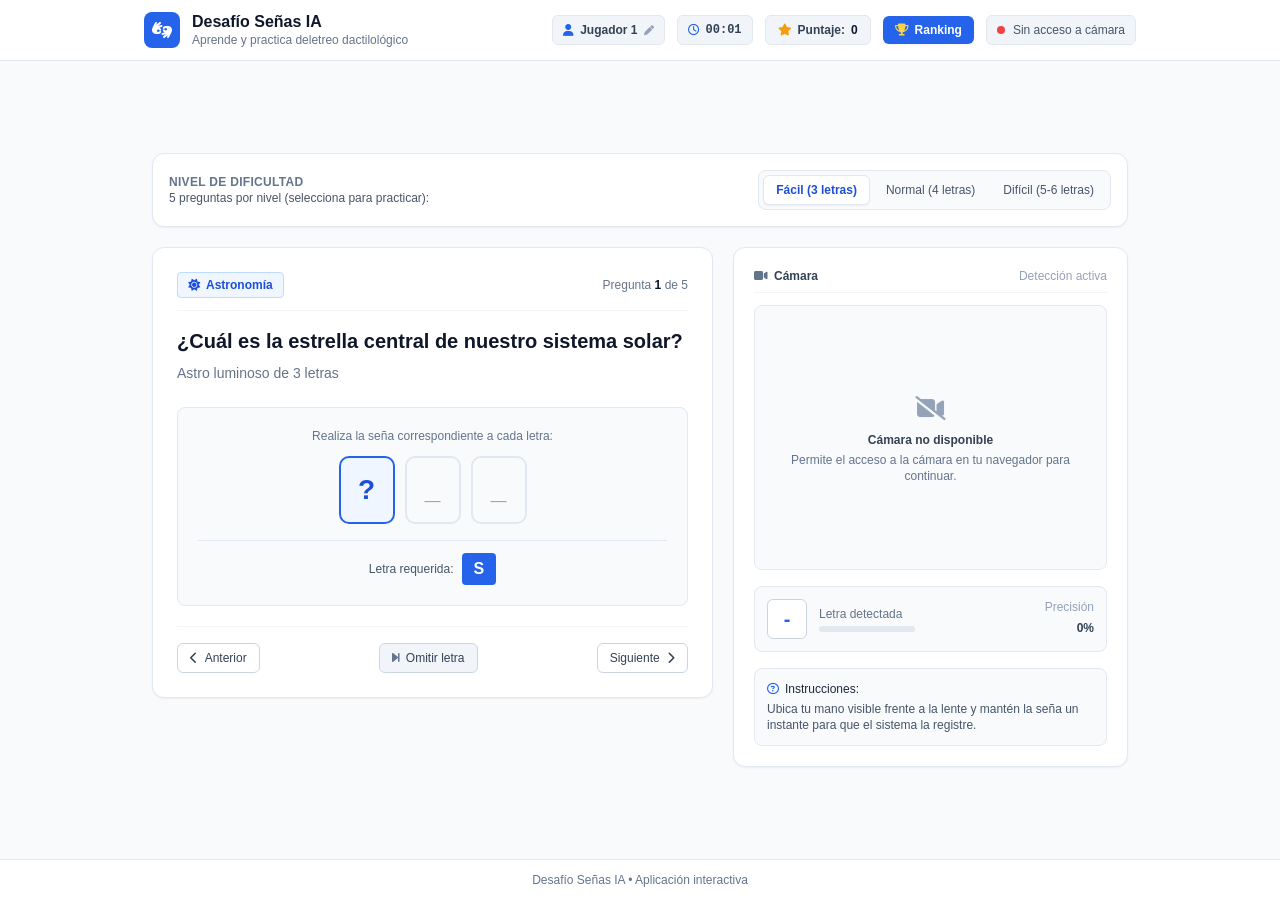
==== android-app/app/src/main/assets/index.html @ 6ec3df7c "Agregar proyecto android-app y APK compilado" ====
<!DOCTYPE html>
<html lang="es" class="h-full">

<head>
    <meta charset="UTF-8">
    <meta name="viewport" content="width=device-width, initial-scale=1.0, maximum-scale=1.0, user-scalable=no">
    <title>Desafío Señas IA</title>

    <!-- Librerías locales (100% Offline) -->
    <script src="libs/tailwind.js"></script>
    <link rel="stylesheet" href="libs/fontawesome/all.min.css">
    <script src="libs/tf.min.js"></script>
    <script src="libs/teachablemachine-image.min.js"></script>
    <script src="libs/confetti.browser.min.js"></script>

    <!-- Estilos de la aplicación -->
    <link rel="stylesheet" href="style.css">
</head>

<body class="bg-slate-50 text-slate-900 min-h-screen flex flex-col justify-between antialiased">

    <!-- Barra de Navegación / Encabezado -->
    <header class="w-full bg-white border-b border-slate-200 sticky top-0 z-50">
        <div class="max-w-5xl mx-auto px-4 py-3 flex items-center justify-between">
            <div class="flex items-center gap-3">
                <div class="w-9 h-9 rounded-lg bg-blue-600 flex items-center justify-center text-white text-base">
                    <i class="fa-solid fa-hands-asl-interpreting"></i>
                </div>
                <div>
                    <h1 class="text-base font-bold text-slate-900 leading-tight">Desafío Señas IA</h1>
                    <p class="text-xs text-slate-500">Aprende y practica deletreo dactilológico</p>
                </div>
            </div>

            <div class="flex items-center gap-1.5 sm:gap-3 flex-wrap justify-end">
                <!-- Jugador actual -->
                <button type="button" onclick="game.promptChangePlayer()"
                    class="text-xs font-semibold text-slate-700 bg-slate-100 hover:bg-slate-200 border border-slate-200 px-2.5 py-1.5 rounded-md flex items-center gap-1.5 transition cursor-pointer"
                    title="Cambiar de participante">
                    <i class="fa-solid fa-user text-blue-600"></i>
                    <span id="current-player-name" class="max-w-[90px] sm:max-w-[120px] truncate">Jugador 1</span>
                    <i class="fa-solid fa-pen text-[10px] text-slate-400"></i>
                </button>

                <!-- Tiempo transcurrido en la pregunta -->
                <div class="text-xs font-semibold text-slate-700 bg-slate-100 border border-slate-200 px-2.5 py-1.5 rounded-md flex items-center gap-1.5"
                    title="Tiempo en la pregunta actual">
                    <i class="fa-regular fa-clock text-blue-600"></i>
                    <span id="timer-display" class="font-mono">00:00</span>
                </div>

                <!-- Puntuación -->
                <div
                    class="text-xs font-semibold text-slate-700 bg-slate-100 border border-slate-200 px-3 py-1.5 rounded-md flex items-center gap-1.5">
                    <i class="fa-solid fa-star text-amber-500"></i>
                    <span>Puntaje:</span>
                    <strong id="score-count" class="text-slate-900">0</strong>
                </div>

                <!-- Botón de Ranking General -->
                <button type="button" onclick="game.toggleRankingModal()"
                    class="text-xs font-semibold text-white bg-blue-600 hover:bg-blue-700 px-3 py-1.5 rounded-md flex items-center gap-1.5 cursor-pointer transition shadow-sm"
                    title="Ver tabla de clasificación de jugadores">
                    <i class="fa-solid fa-trophy text-amber-300"></i>
                    <span>Ranking</span>
                </button>

                <!-- Estado del Reconocimiento -->
                <div id="status-pill"
                    class="text-xs text-slate-600 px-2.5 py-1.5 rounded-md bg-slate-100 border border-slate-200 flex items-center gap-2">
                    <span id="status-dot" class="w-2 h-2 rounded-full bg-amber-400"></span>
                    <span id="status-text" class="hidden sm:inline font-medium">Iniciando cámara...</span>
                </div>
            </div>
        </div>
    </header>

    <!-- Contenido Principal -->
    <main class="flex-1 max-w-5xl w-full mx-auto p-4 sm:p-6 flex flex-col justify-center">

        <!-- Selector de Nivel de Dificultad -->
        <div class="bg-white border border-slate-200 rounded-xl p-4 mb-5 shadow-sm">
            <div class="flex flex-col sm:flex-row sm:items-center justify-between gap-3">
                <div>
                    <span class="text-xs font-semibold text-slate-500 uppercase tracking-wide block">Nivel de
                        dificultad</span>
                    <p class="text-xs text-slate-600">5 preguntas por nivel (selecciona para practicar):</p>
                </div>
                <div class="inline-flex flex-wrap rounded-lg border border-slate-200 p-1 bg-slate-50 gap-1 w-full sm:w-auto justify-center"
                    id="level-selector-group">
                    <button type="button" onclick="game.selectLevel('facil')" id="btn-lvl-facil"
                        class="flex-1 sm:flex-none text-center px-3 py-1.5 rounded-md text-xs font-semibold transition cursor-pointer bg-white text-blue-700 shadow-sm border border-slate-200">
                        Fácil (3 letras)
                    </button>
                    <button type="button" onclick="game.selectLevel('normal')" id="btn-lvl-normal"
                        class="flex-1 sm:flex-none text-center px-3 py-1.5 rounded-md text-xs font-medium text-slate-600 hover:text-slate-900 transition cursor-pointer">
                        Normal (4 letras)
                    </button>
                    <button type="button" onclick="game.selectLevel('dificil')" id="btn-lvl-dificil"
                        class="flex-1 sm:flex-none text-center px-3 py-1.5 rounded-md text-xs font-medium text-slate-600 hover:text-slate-900 transition cursor-pointer">
                        Difícil (5-6 letras)
                    </button>
                </div>
            </div>
        </div>

        <div class="grid grid-cols-1 lg:grid-cols-12 gap-5 items-start">

            <!-- Columna Izquierda: Pregunta y Casillas de Letras (7 Columnas) -->
            <div
                class="order-2 lg:order-1 lg:col-span-7 bg-white border border-slate-200 rounded-xl p-4 sm:p-6 shadow-sm flex flex-col justify-between min-h-[420px]">

                <div>
                    <!-- Categoría y Contador -->
                    <div class="flex items-center justify-between pb-3 border-b border-slate-100 mb-4">
                        <span
                            class="text-xs font-semibold text-blue-700 bg-blue-50 border border-blue-200 px-2.5 py-1 rounded flex items-center">
                            <i id="q-category-icon" class="fa-solid fa-sun mr-1.5"></i>
                            <span id="q-category">Astronomía</span>
                        </span>
                        <span class="text-xs text-slate-500 font-medium">
                            Pregunta <span id="q-current" class="text-slate-900 font-semibold">1</span> de <span
                                id="q-total">8</span>
                        </span>
                    </div>

                    <!-- Enunciado de la Pregunta -->
                    <h2 id="q-title" class="text-lg sm:text-xl font-bold text-slate-900 mb-2 leading-snug">
                        ¿Cuál es la estrella central de nuestro sistema solar?
                    </h2>
                    <p id="q-hint" class="text-sm text-slate-500 mb-6">
                        Pista: Astro luminoso de 3 letras
                    </p>

                    <!-- Zona de Deletreo -->
                    <div class="bg-slate-50 border border-slate-200 rounded-lg p-5 text-center mb-5">
                        <span class="text-xs font-medium text-slate-500 block mb-3">Realiza la seña correspondiente a
                            cada letra:</span>

                        <div id="slots-row" class="flex items-center justify-center gap-2.5 flex-wrap">
                            <!-- Letras generadas dinámicamente -->
                        </div>

                        <!-- Indicador de Letra Actual Requerida -->
                        <div id="target-box"
                            class="mt-4 pt-3 border-t border-slate-200 flex items-center justify-center gap-2">
                            <span class="text-xs text-slate-600 font-medium">Letra requerida:</span>
                            <span id="target-letter-display"
                                class="px-3 py-1 bg-blue-600 text-white font-bold rounded text-base">
                                S
                            </span>
                        </div>
                    </div>

                    <!-- Notificación de Éxito al Completar -->
                    <div id="success-card"
                        class="hidden bg-emerald-50 border border-emerald-200 rounded-lg p-4 text-center mb-4">
                        <div class="text-emerald-800 font-semibold text-base flex items-center justify-center gap-2">
                            <i class="fa-solid fa-circle-check text-emerald-600"></i> ¡Palabra correcta!
                        </div>
                        <p class="text-xs text-emerald-700 mt-1">Has completado todas las letras con éxito.</p>

                        <!-- Desglose de puntos y tiempo -->
                        <div
                            class="my-3 py-2 px-3 bg-white border border-emerald-200 rounded-md inline-block text-left text-xs space-y-1">
                            <div class="flex justify-between gap-4 text-slate-600">
                                <span>Tiempo empleado:</span>
                                <strong id="success-time" class="text-slate-900 font-mono">0s</strong>
                            </div>
                            <div class="flex justify-between gap-4 text-slate-600">
                                <span>Dificultad:</span>
                                <strong id="success-diff" class="text-slate-900">Normal</strong>
                            </div>
                            <div class="flex justify-between gap-4 text-slate-600 border-t border-slate-100 pt-1">
                                <span>Puntos obtenidos:</span>
                                <strong id="success-points" class="text-emerald-600 font-bold">+0 pts</strong>
                            </div>
                        </div>

                        <div>
                            <button onclick="game.nextQuestion()"
                                class="mt-1 px-4 py-2 bg-emerald-600 hover:bg-emerald-700 text-white text-xs font-semibold rounded-md transition cursor-pointer">
                                Siguiente Pregunta <i class="fa-solid fa-arrow-right ml-1"></i>
                            </button>
                        </div>
                    </div>
                </div>

                <!-- Barra de Navegación de Preguntas -->
                <div class="flex items-center justify-between pt-4 border-t border-slate-100 mt-auto">
                    <button onclick="game.prevQuestion()"
                        class="px-3 py-1.5 bg-white hover:bg-slate-50 text-slate-700 text-xs font-medium rounded-md border border-slate-300 transition cursor-pointer">
                        <i class="fa-solid fa-chevron-left mr-1"></i> Anterior
                    </button>

                    <button onclick="game.skipLetter()" title="Avanzar manualmente a la siguiente letra"
                        class="px-3 py-1.5 bg-slate-100 hover:bg-slate-200 text-slate-700 text-xs font-medium rounded-md border border-slate-300 transition flex items-center gap-1.5 cursor-pointer">
                        <i class="fa-solid fa-forward-step text-slate-500"></i> Omitir letra
                    </button>

                    <button onclick="game.nextQuestion()"
                        class="px-3 py-1.5 bg-white hover:bg-slate-50 text-slate-700 text-xs font-medium rounded-md border border-slate-300 transition cursor-pointer">
                        Siguiente <i class="fa-solid fa-chevron-right ml-1"></i>
                    </button>
                </div>

            </div>

            <!-- Columna Derecha: Cámara y Detección (5 Columnas) -->
            <div
                class="order-1 lg:order-2 lg:col-span-5 bg-white border border-slate-200 rounded-xl p-4 sm:p-5 shadow-sm flex flex-col justify-between gap-4">

                <div>
                    <!-- Header Cámara -->
                    <div class="flex items-center justify-between mb-3 pb-2 border-b border-slate-100">
                        <span class="text-xs font-semibold text-slate-700 flex items-center gap-1.5">
                            <i class="fa-solid fa-video text-slate-500"></i> Cámara
                        </span>
                        <span class="text-xs text-slate-400">Detección activa</span>
                    </div>

                    <!-- Contenedor del Video -->
                    <div
                        class="w-full aspect-[4/3] rounded-lg bg-slate-100 border border-slate-200 overflow-hidden relative flex items-center justify-center">

                        <!-- Canvas insertado por el reconocedor -->
                        <div id="webcam-view" class="w-full h-full flex items-center justify-center"></div>

                        <!-- Pantalla de Carga / Sin Cámara -->
                        <div id="cam-loader"
                            class="absolute inset-0 bg-slate-50 flex flex-col items-center justify-center gap-2 p-4 text-center z-10">
                            <div
                                class="w-6 h-6 border-2 border-blue-600 border-t-transparent rounded-full animate-spin">
                            </div>
                            <p class="text-xs text-slate-600 font-medium">Iniciando cámara...</p>
                        </div>

                        <!-- Barra de confirmación (mantener seña) -->
                        <div id="hold-overlay"
                            class="hidden absolute inset-0 bg-blue-900/10 border-2 border-blue-500 rounded-lg flex flex-col items-center justify-center gap-2 pointer-events-none">
                            <div
                                class="w-32 bg-white rounded-full h-2.5 overflow-hidden p-0.5 border border-blue-300 shadow-sm">
                                <div id="hold-bar"
                                    class="bg-blue-600 h-full rounded-full w-0 transition-all duration-75"></div>
                            </div>
                            <span
                                class="text-xs font-semibold text-blue-950 bg-white/90 px-2.5 py-0.5 rounded shadow-sm">Mantén
                                la posición</span>
                        </div>
                    </div>

                    <!-- Tarjeta de Detección en Tiempo Real -->
                    <div
                        class="mt-4 bg-slate-50 border border-slate-200 rounded-lg p-3 flex items-center justify-between">
                        <div class="flex items-center gap-3">
                            <div id="live-letter"
                                class="w-10 h-10 rounded-md bg-white border border-slate-300 flex items-center justify-center text-xl font-bold text-blue-600">
                                -
                            </div>
                            <div>
                                <span class="text-xs font-medium text-slate-500 block">Letra detectada</span>
                                <div class="w-24 bg-slate-200 rounded-full h-1.5 mt-1 overflow-hidden">
                                    <div id="live-conf-bar" class="bg-blue-600 h-full w-0 transition-all"></div>
                                </div>
                            </div>
                        </div>
                        <div class="text-right">
                            <span class="text-xs text-slate-400 block">Precisión</span>
                            <span id="live-conf" class="text-xs font-semibold text-slate-700">0%</span>
                        </div>
                    </div>
                </div>

                <!-- Ayuda práctica -->
                <div class="bg-slate-50 border border-slate-200 rounded-lg p-3 text-xs text-slate-600">
                    <p class="font-medium text-slate-800 mb-1 flex items-center gap-1.5">
                        <i class="fa-regular fa-circle-question text-blue-600"></i> Instrucciones:
                    </p>
                    <p>Ubica tu mano visible frente a la lente y mantén la seña un instante para que el sistema la
                        registre.</p>
                </div>

            </div>

        </div>

    </main>

    <!-- Modal de Ranking de Jugadores -->
    <div id="ranking-modal"
        class="hidden fixed inset-0 z-50 bg-slate-900/50 backdrop-blur-xs flex items-center justify-center p-3 sm:p-4">
        <div
            class="bg-white rounded-xl border border-slate-200 shadow-xl max-w-xl w-full max-h-[90vh] flex flex-col overflow-hidden">
            <!-- Cabecera del Ranking -->
            <div class="px-5 py-4 border-b border-slate-200 flex items-center justify-between bg-slate-50">
                <div class="flex items-center gap-2.5">
                    <div
                        class="w-8 h-8 rounded-lg bg-amber-500/10 border border-amber-500/20 flex items-center justify-center text-amber-600 text-base">
                        <i class="fa-solid fa-trophy"></i>
                    </div>
                    <div>
                        <h3 class="text-sm font-bold text-slate-900 leading-tight">Tabla de Clasificación</h3>
                        <p class="text-xs text-slate-500">Ranking según puntuación acumulada de cada persona</p>
                    </div>
                </div>
                <button type="button" onclick="game.toggleRankingModal()"
                    class="text-slate-400 hover:text-slate-600 text-lg leading-none cursor-pointer">
                    <i class="fa-solid fa-xmark"></i>
                </button>
            </div>

            <!-- Pestañas o Acciones Rápidas -->
            <div class="px-5 pt-3 pb-2 border-b border-slate-100 flex items-center justify-between text-xs">
                <div class="text-slate-600">
                    <span id="ranking-count" class="font-semibold text-slate-900">0</span> participantes registrados
                </div>
                <div class="flex items-center gap-2">
                    <button type="button" onclick="game.promptNewGame()"
                        class="px-2.5 py-1 bg-blue-50 hover:bg-blue-100 text-blue-700 font-semibold rounded border border-blue-200 transition cursor-pointer flex items-center gap-1">
                        <i class="fa-solid fa-user-plus text-[10px]"></i> Nuevo jugador
                    </button>
                    <button type="button" onclick="game.copyScoresJSON()"
                        class="px-2.5 py-1 bg-slate-100 hover:bg-slate-200 text-slate-700 rounded border border-slate-300 font-medium transition cursor-pointer"
                        title="Copiar historial completo en JSON">
                        <i class="fa-regular fa-copy mr-1"></i> Copiar JSON
                    </button>
                </div>
            </div>

            <!-- Contenedor con la Lista del Ranking -->
            <div class="p-5 overflow-y-auto flex-1 text-xs">
                <div id="ranking-table-container" class="border border-slate-200 rounded-lg overflow-hidden">
                    <!-- Tabla de posiciones generada dinámicamente -->
                </div>
            </div>

            <!-- Pie del Modal con Opciones -->
            <div class="px-5 py-3 border-t border-slate-200 bg-slate-50 flex items-center justify-between">
                <button type="button" onclick="game.clearRankingData()"
                    class="text-xs text-red-600 hover:text-red-700 font-medium cursor-pointer">
                    <i class="fa-regular fa-trash-can mr-1"></i> Reiniciar ranking
                </button>
                <button type="button" onclick="game.toggleRankingModal()"
                    class="px-4 py-1.5 bg-slate-800 hover:bg-slate-900 text-white rounded-md text-xs font-semibold cursor-pointer">
                    Cerrar
                </button>
            </div>
        </div>
    </div>

    <!-- Pie de página simple -->
    <footer class="w-full px-4 py-3 border-t border-slate-200 bg-white text-center text-xs text-slate-500">
        <span>Desafío Señas IA &bull; Aplicación interactiva</span>
    </footer>

    <!-- Archivos de la Aplicación -->
    <script src="questions.js"></script>
    <script src="app.js"></script>
</body>

</html>
---- android-app/app/src/main/assets/style.css ----
/* Estilos sencillos, limpios y accesibles */
/* Font fallback to system fonts */

:root {
    --bg-page: #f8fafc;
    --card-bg: #ffffff;
    --border-color: #e2e8f0;
    --text-primary: #0f172a;
    --text-secondary: #475569;
    --text-muted: #64748b;
    --primary-color: #2563eb;
    --primary-hover: #1d4ed8;
    --success-color: #16a34a;
}

* {
    box-sizing: border-box;
}

body {
    font-family: 'Inter', -apple-system, BlinkMacSystemFont, "Segoe UI", Roboto, sans-serif;
    background-color: var(--bg-page);
    color: var(--text-primary);
    margin: 0;
}

/* Modo espejo para la cámara web */
.camera-mirror {
    transform: scaleX(-1);
}

/* Tarjeta estándar limpia */
.clean-card {
    background-color: #ffffff;
    border: 1px solid #e2e8f0;
    border-radius: 12px;
}

/* Transición suave para las casillas */
.letter-slot {
    width: 3.5rem;
    height: 4.25rem;
    border-radius: 10px;
    display: inline-flex;
    align-items: center;
    justify-content: center;
    font-size: 1.75rem;
    font-weight: 700;
    border: 2px solid #cbd5e1;
    background-color: #ffffff;
    color: #0f172a;
    transition: all 0.15s ease;
}

.letter-slot.current {
    border-color: #2563eb;
    background-color: #eff6ff;
    color: #1d4ed8;
}

.letter-slot.filled {
    border-color: #16a34a;
    background-color: #f0fdf4;
    color: #15803d;
}

.letter-slot.empty {
    border-color: #e2e8f0;
    background-color: #f8fafc;
    color: #94a3b8;
}

/* Botones estándar y legibles */
.btn-primary {
    background-color: #2563eb;
    color: #ffffff;
    font-weight: 500;
    border-radius: 8px;
    padding: 0.5rem 1rem;
    border: none;
    cursor: pointer;
    transition: background-color 0.15s ease;
}

.btn-primary:hover {
    background-color: #1d4ed8;
}

.btn-secondary {
    background-color: #ffffff;
    color: #334155;
    font-weight: 500;
    border: 1px solid #cbd5e1;
    border-radius: 8px;
    padding: 0.5rem 1rem;
    cursor: pointer;
    transition: all 0.15s ease;
}

.btn-secondary:hover {
    background-color: #f1f5f9;
    border-color: #94a3b8;
}

/* Estilo para scrollbar discreta */
::-webkit-scrollbar {
    width: 6px;
    height: 6px;
}

::-webkit-scrollbar-track {
    background: #f1f5f9;
}

::-webkit-scrollbar-thumb {
    background: #cbd5e1;
    border-radius: 4px;
}
/* Adaptabilidad táctil y móvil */
@media (max-width: 640px) {
    .letter-slot {
        width: 2.75rem;
        height: 3.5rem;
        font-size: 1.35rem;
        border-radius: 8px;
    }
}
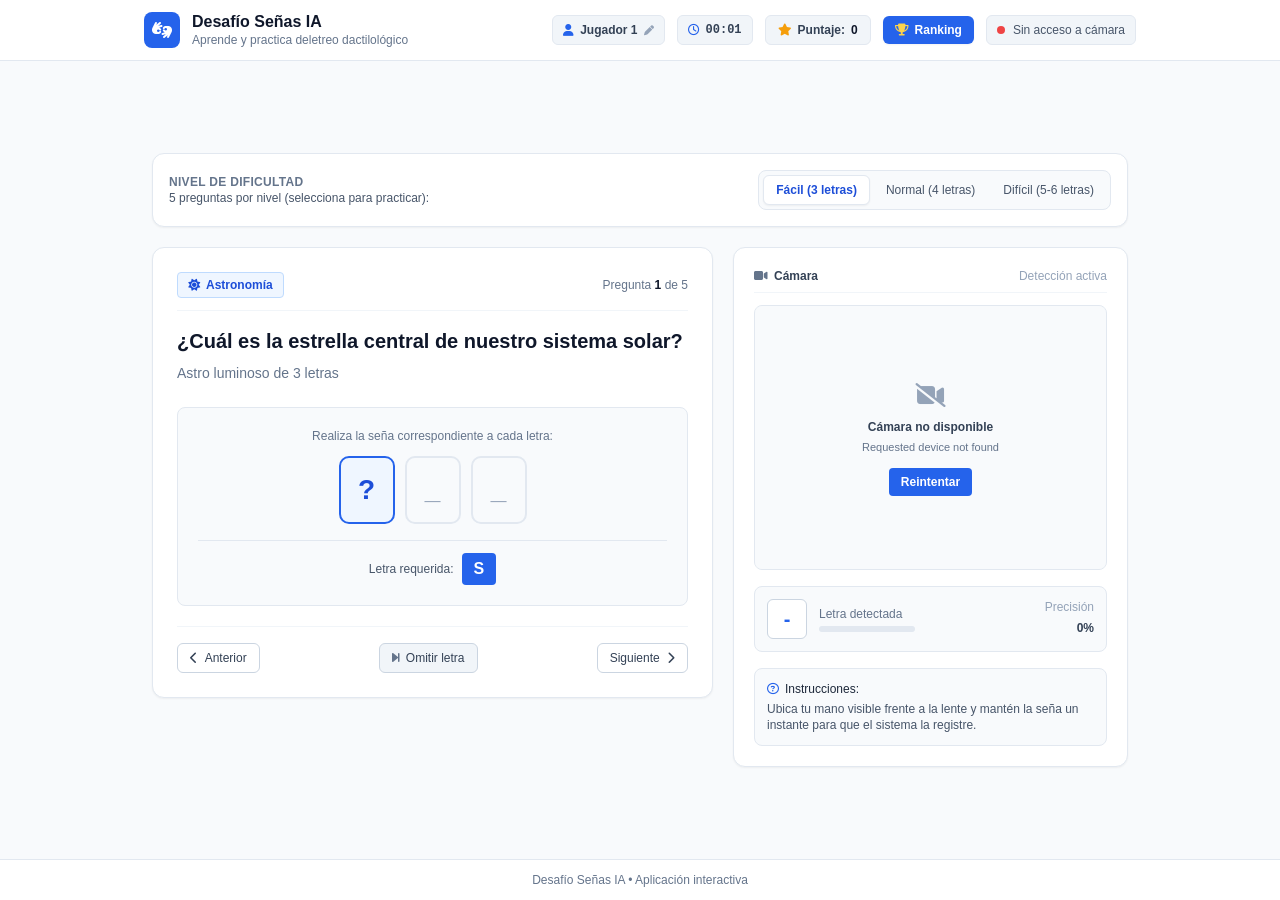
==== commit f330f2cc: "dame tu cosita ay ay toma" ====
--- a/android-app/app/src/main/assets/index.html
+++ b/android-app/app/src/main/assets/index.html
@@ -216,7 +216,12 @@
                         <span class="text-xs font-semibold text-slate-700 flex items-center gap-1.5">
                             <i class="fa-solid fa-video text-slate-500"></i> Cámara
                         </span>
-                        <span class="text-xs text-slate-400">Detección activa</span>
+                        <div class="flex items-center gap-2">
+                            <select id="camera-select" onchange="window.game.switchCamera(this.value)"
+                                class="hidden text-[11px] bg-slate-50 border border-slate-300 rounded px-1.5 py-0.5 text-slate-700 max-w-[130px] sm:max-w-[180px] truncate outline-none">
+                            </select>
+                            <span class="text-xs text-slate-400">Detección activa</span>
+                        </div>
                     </div>
 
                     <!-- Contenedor del Video -->
